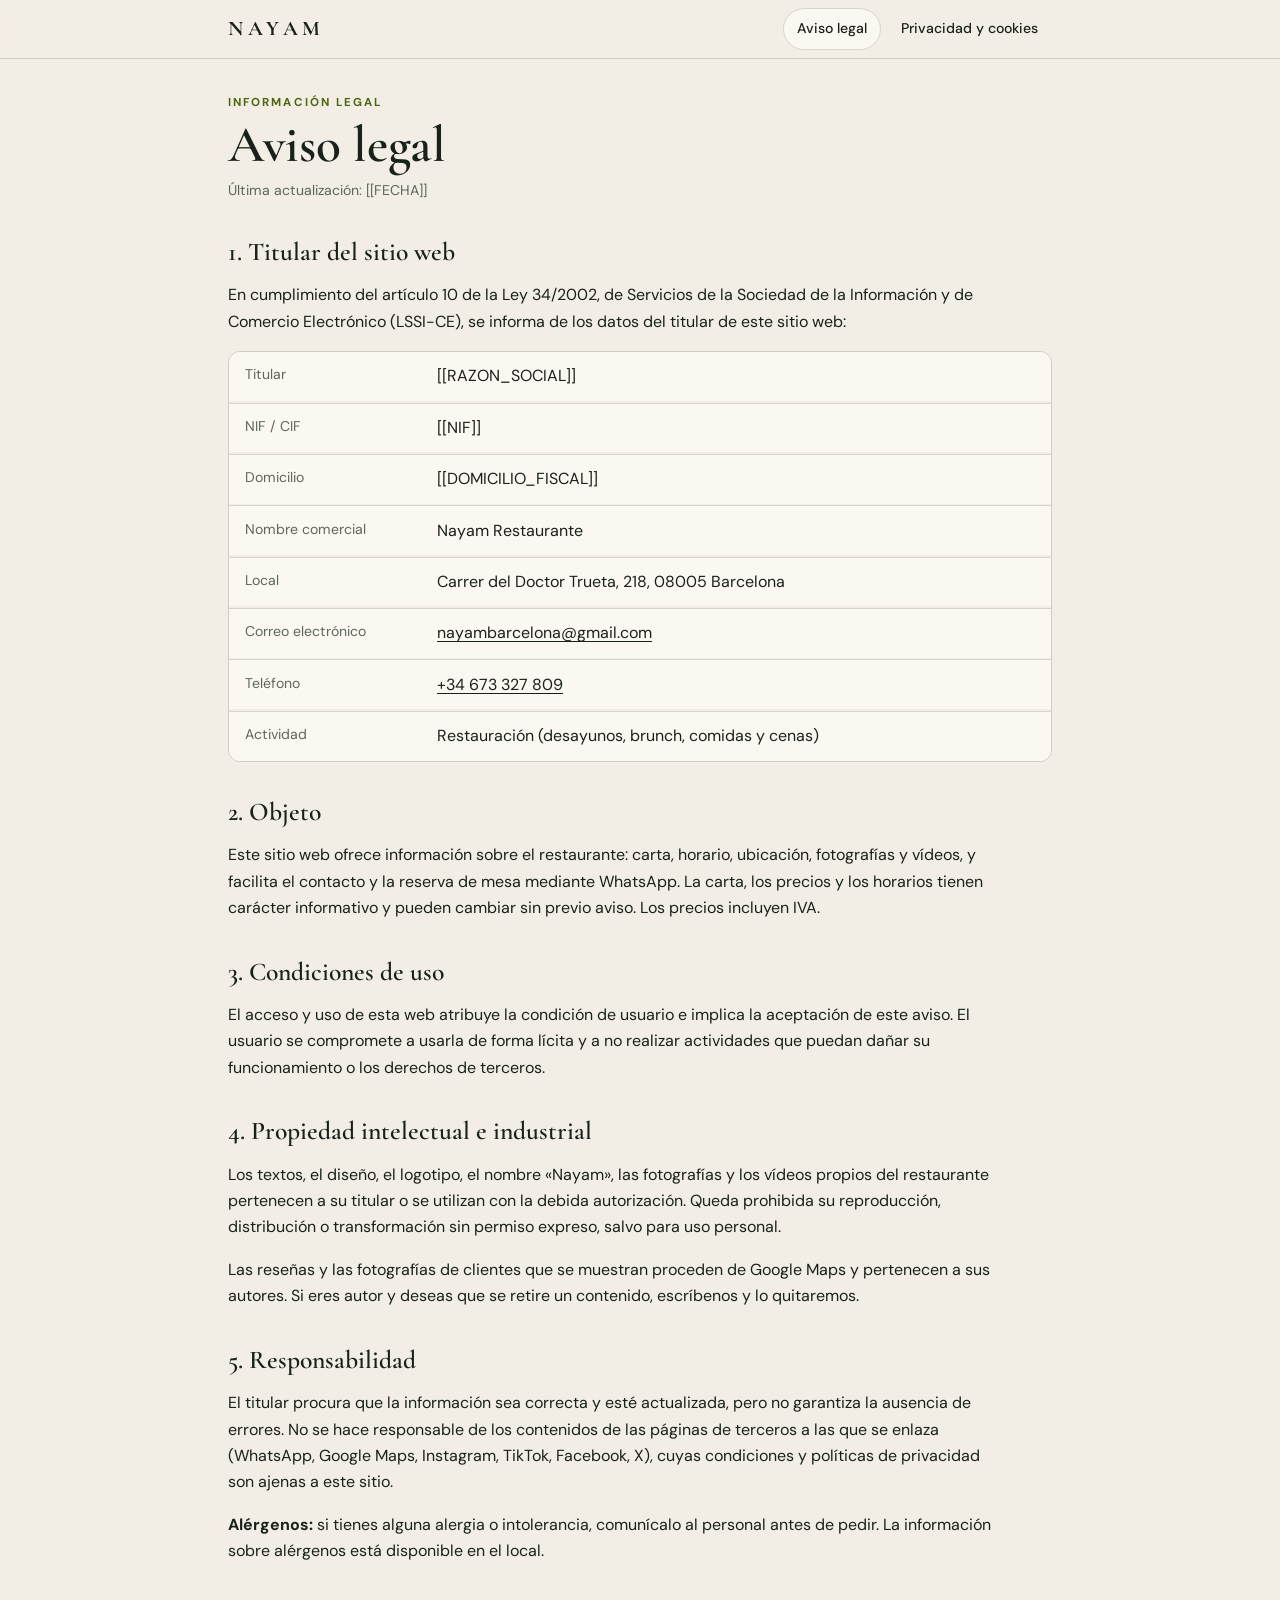
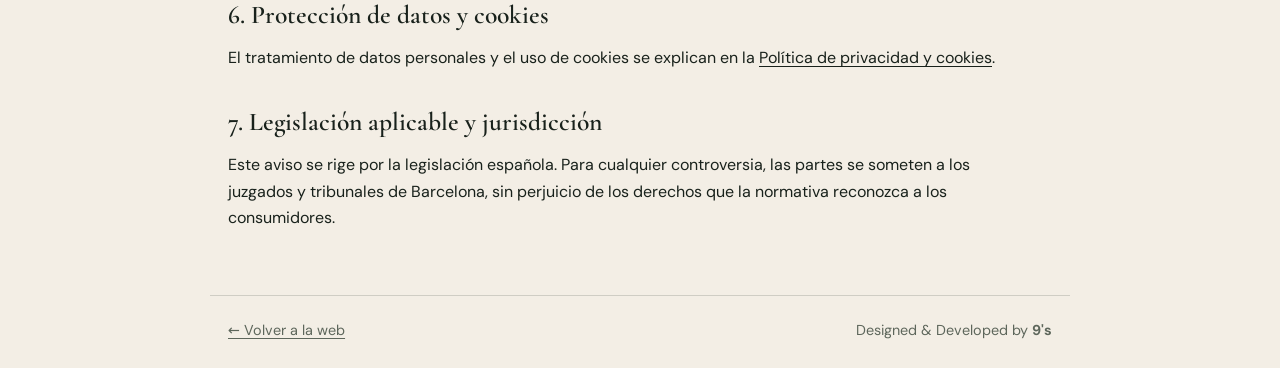
==== aviso-legal/index.html @ a429c0d4 "RGPD: aviso legal, política de privacidad y cookies, y enlaces en los pies (pendiente de rellenar da" ====
<!doctype html>
<html lang="es">
<head>
<meta charset="utf-8">
<meta name="viewport" content="width=device-width, initial-scale=1, viewport-fit=cover">
<title>Aviso legal · Nayam Restaurante</title>
<meta name="description" content="Aviso legal de Nayam Restaurante, Poblenou, Barcelona.">
<meta name="theme-color" content="#0e1410">
<meta http-equiv="Content-Security-Policy" content="default-src 'none'; script-src 'self' https://gc.zgo.at; style-src 'self'; font-src 'self'; img-src 'self' https://9-s.goatcounter.com; connect-src https://9-s.goatcounter.com; form-action 'none'; base-uri 'none'; object-src 'none'">
<meta name="referrer" content="strict-origin-when-cross-origin">
<link rel="icon" href="../assets/favicon.svg" type="image/svg+xml">
<link rel="stylesheet" href="../css/fonts.css">
<link rel="stylesheet" href="../css/legal.css">
</head>
<body>
<header class="top"><div class="wrap">
  <a class="brand" href="../">NAYAM</a>
  <nav aria-label="Legal"><a href="../aviso-legal/" aria-current="page">Aviso legal</a><a href="../privacidad/">Privacidad y cookies</a></nav>
</div></header>
<main class="wrap doc">
<p class="eyebrow">Información legal</p>
<h1>Aviso legal</h1>
<p class="upd">Última actualización: [[FECHA]]</p>

<h2>1. Titular del sitio web</h2>
<p>En cumplimiento del artículo 10 de la Ley 34/2002, de Servicios de la Sociedad de la Información y de Comercio Electrónico (LSSI-CE), se informa de los datos del titular de este sitio web:</p>
<dl class="facts">
<div><dt>Titular</dt><dd>[[RAZON_SOCIAL]]</dd></div>
<div><dt>NIF / CIF</dt><dd>[[NIF]]</dd></div>
<div><dt>Domicilio</dt><dd>[[DOMICILIO_FISCAL]]</dd></div>
<div><dt>Nombre comercial</dt><dd>Nayam Restaurante</dd></div>
<div><dt>Local</dt><dd>Carrer del Doctor Trueta, 218, 08005 Barcelona</dd></div>
<div><dt>Correo electrónico</dt><dd><a href="mailto:nayambarcelona@gmail.com">nayambarcelona@gmail.com</a></dd></div>
<div><dt>Teléfono</dt><dd><a href="tel:+34673327809">+34 673 327 809</a></dd></div>
<div><dt>Actividad</dt><dd>Restauración (desayunos, brunch, comidas y cenas)</dd></div>
</dl>

<h2>2. Objeto</h2>
<p>Este sitio web ofrece información sobre el restaurante: carta, horario, ubicación, fotografías y vídeos, y facilita el contacto y la reserva de mesa mediante WhatsApp. La carta, los precios y los horarios tienen carácter informativo y pueden cambiar sin previo aviso. Los precios incluyen IVA.</p>

<h2>3. Condiciones de uso</h2>
<p>El acceso y uso de esta web atribuye la condición de usuario e implica la aceptación de este aviso. El usuario se compromete a usarla de forma lícita y a no realizar actividades que puedan dañar su funcionamiento o los derechos de terceros.</p>

<h2>4. Propiedad intelectual e industrial</h2>
<p>Los textos, el diseño, el logotipo, el nombre «Nayam», las fotografías y los vídeos propios del restaurante pertenecen a su titular o se utilizan con la debida autorización. Queda prohibida su reproducción, distribución o transformación sin permiso expreso, salvo para uso personal.</p>
<p>Las reseñas y las fotografías de clientes que se muestran proceden de Google Maps y pertenecen a sus autores. Si eres autor y deseas que se retire un contenido, escríbenos y lo quitaremos.</p>

<h2>5. Responsabilidad</h2>
<p>El titular procura que la información sea correcta y esté actualizada, pero no garantiza la ausencia de errores. No se hace responsable de los contenidos de las páginas de terceros a las que se enlaza (WhatsApp, Google Maps, Instagram, TikTok, Facebook, X), cuyas condiciones y políticas de privacidad son ajenas a este sitio.</p>
<p><b>Alérgenos:</b> si tienes alguna alergia o intolerancia, comunícalo al personal antes de pedir. La información sobre alérgenos está disponible en el local.</p>

<h2>6. Protección de datos y cookies</h2>
<p>El tratamiento de datos personales y el uso de cookies se explican en la <a href="../privacidad/">Política de privacidad y cookies</a>.</p>

<h2>7. Legislación aplicable y jurisdicción</h2>
<p>Este aviso se rige por la legislación española. Para cualquier controversia, las partes se someten a los juzgados y tribunales de Barcelona, sin perjuicio de los derechos que la normativa reconozca a los consumidores.</p>

</main>
<footer class="wrap lfoot"><a href="../">&larr; Volver a la web</a><span>Designed &amp; Developed by <b>9's</b></span></footer>
<script data-goatcounter="https://9-s.goatcounter.com/count" async src="https://gc.zgo.at/count.js"></script>
</body>
</html>
---- css/fonts.css ----
/* Fuentes alojadas en el propio sitio (sin llamadas a Google, mejor para RGPD). Licencia OFL. */
/* latin-ext */
@font-face {
  font-family: 'Cormorant Garamond';
  font-style: normal;
  font-weight: 500;
  font-display: swap;
  src: url(../assets/fonts/cormorant-garamond-500-latin-ext.woff2) format('woff2');
  unicode-range: U+0100-02BA, U+02BD-02C5, U+02C7-02CC, U+02CE-02D7, U+02DD-02FF, U+0304, U+0308, U+0329, U+1D00-1DBF, U+1E00-1E9F, U+1EF2-1EFF, U+2020, U+20A0-20AB, U+20AD-20C4, U+2113, U+2C60-2C7F, U+A720-A7FF;
}
/* latin */
@font-face {
  font-family: 'Cormorant Garamond';
  font-style: normal;
  font-weight: 500;
  font-display: swap;
  src: url(../assets/fonts/cormorant-garamond-500-latin.woff2) format('woff2');
  unicode-range: U+0000-00FF, U+0131, U+0152-0153, U+02BB-02BC, U+02C6, U+02DA, U+02DC, U+0304, U+0308, U+0329, U+2000-206F, U+20AC, U+2122, U+2191, U+2193, U+2212, U+2215, U+FEFF, U+FFFD;
}
/* latin-ext */
@font-face {
  font-family: 'Cormorant Garamond';
  font-style: normal;
  font-weight: 600;
  font-display: swap;
  src: url(../assets/fonts/cormorant-garamond-500-latin-ext.woff2) format('woff2');
  unicode-range: U+0100-02BA, U+02BD-02C5, U+02C7-02CC, U+02CE-02D7, U+02DD-02FF, U+0304, U+0308, U+0329, U+1D00-1DBF, U+1E00-1E9F, U+1EF2-1EFF, U+2020, U+20A0-20AB, U+20AD-20C4, U+2113, U+2C60-2C7F, U+A720-A7FF;
}
/* latin */
@font-face {
  font-family: 'Cormorant Garamond';
  font-style: normal;
  font-weight: 600;
  font-display: swap;
  src: url(../assets/fonts/cormorant-garamond-500-latin.woff2) format('woff2');
  unicode-range: U+0000-00FF, U+0131, U+0152-0153, U+02BB-02BC, U+02C6, U+02DA, U+02DC, U+0304, U+0308, U+0329, U+2000-206F, U+20AC, U+2122, U+2191, U+2193, U+2212, U+2215, U+FEFF, U+FFFD;
}
/* latin-ext */
@font-face {
  font-family: 'Cormorant Garamond';
  font-style: normal;
  font-weight: 700;
  font-display: swap;
  src: url(../assets/fonts/cormorant-garamond-500-latin-ext.woff2) format('woff2');
  unicode-range: U+0100-02BA, U+02BD-02C5, U+02C7-02CC, U+02CE-02D7, U+02DD-02FF, U+0304, U+0308, U+0329, U+1D00-1DBF, U+1E00-1E9F, U+1EF2-1EFF, U+2020, U+20A0-20AB, U+20AD-20C4, U+2113, U+2C60-2C7F, U+A720-A7FF;
}
/* latin */
@font-face {
  font-family: 'Cormorant Garamond';
  font-style: normal;
  font-weight: 700;
  font-display: swap;
  src: url(../assets/fonts/cormorant-garamond-500-latin.woff2) format('woff2');
  unicode-range: U+0000-00FF, U+0131, U+0152-0153, U+02BB-02BC, U+02C6, U+02DA, U+02DC, U+0304, U+0308, U+0329, U+2000-206F, U+20AC, U+2122, U+2191, U+2193, U+2212, U+2215, U+FEFF, U+FFFD;
}
/* latin-ext */
@font-face {
  font-family: 'DM Sans';
  font-style: normal;
  font-weight: 400;
  font-display: swap;
  src: url(../assets/fonts/dm-sans-400-latin-ext.woff2) format('woff2');
  unicode-range: U+0100-02BA, U+02BD-02C5, U+02C7-02CC, U+02CE-02D7, U+02DD-02FF, U+0304, U+0308, U+0329, U+1D00-1DBF, U+1E00-1E9F, U+1EF2-1EFF, U+2020, U+20A0-20AB, U+20AD-20C4, U+2113, U+2C60-2C7F, U+A720-A7FF;
}
/* latin */
@font-face {
  font-family: 'DM Sans';
  font-style: normal;
  font-weight: 400;
  font-display: swap;
  src: url(../assets/fonts/dm-sans-400-latin.woff2) format('woff2');
  unicode-range: U+0000-00FF, U+0131, U+0152-0153, U+02BB-02BC, U+02C6, U+02DA, U+02DC, U+0304, U+0308, U+0329, U+2000-206F, U+20AC, U+2122, U+2191, U+2193, U+2212, U+2215, U+FEFF, U+FFFD;
}
/* latin-ext */
@font-face {
  font-family: 'DM Sans';
  font-style: normal;
  font-weight: 500;
  font-display: swap;
  src: url(../assets/fonts/dm-sans-400-latin-ext.woff2) format('woff2');
  unicode-range: U+0100-02BA, U+02BD-02C5, U+02C7-02CC, U+02CE-02D7, U+02DD-02FF, U+0304, U+0308, U+0329, U+1D00-1DBF, U+1E00-1E9F, U+1EF2-1EFF, U+2020, U+20A0-20AB, U+20AD-20C4, U+2113, U+2C60-2C7F, U+A720-A7FF;
}
/* latin */
@font-face {
  font-family: 'DM Sans';
  font-style: normal;
  font-weight: 500;
  font-display: swap;
  src: url(../assets/fonts/dm-sans-400-latin.woff2) format('woff2');
  unicode-range: U+0000-00FF, U+0131, U+0152-0153, U+02BB-02BC, U+02C6, U+02DA, U+02DC, U+0304, U+0308, U+0329, U+2000-206F, U+20AC, U+2122, U+2191, U+2193, U+2212, U+2215, U+FEFF, U+FFFD;
}
/* latin-ext */
@font-face {
  font-family: 'DM Sans';
  font-style: normal;
  font-weight: 700;
  font-display: swap;
  src: url(../assets/fonts/dm-sans-400-latin-ext.woff2) format('woff2');
  unicode-range: U+0100-02BA, U+02BD-02C5, U+02C7-02CC, U+02CE-02D7, U+02DD-02FF, U+0304, U+0308, U+0329, U+1D00-1DBF, U+1E00-1E9F, U+1EF2-1EFF, U+2020, U+20A0-20AB, U+20AD-20C4, U+2113, U+2C60-2C7F, U+A720-A7FF;
}
/* latin */
@font-face {
  font-family: 'DM Sans';
  font-style: normal;
  font-weight: 700;
  font-display: swap;
  src: url(../assets/fonts/dm-sans-400-latin.woff2) format('woff2');
  unicode-range: U+0000-00FF, U+0131, U+0152-0153, U+02BB-02BC, U+02C6, U+02DA, U+02DC, U+0304, U+0308, U+0329, U+2000-206F, U+20AC, U+2122, U+2191, U+2193, U+2212, U+2215, U+FEFF, U+FFFD;
}
/* latin-ext */
@font-face {
  font-family: 'Yellowtail';
  font-style: normal;
  font-weight: 400;
  font-display: swap;
  src: url(../assets/fonts/yellowtail-400-latin-ext.woff2) format('woff2');
  unicode-range: U+0100-02BA, U+02BD-02C5, U+02C7-02CC, U+02CE-02D7, U+02DD-02FF, U+0304, U+0308, U+0329, U+1D00-1DBF, U+1E00-1E9F, U+1EF2-1EFF, U+2020, U+20A0-20AB, U+20AD-20C4, U+2113, U+2C60-2C7F, U+A720-A7FF;
}
/* latin */
@font-face {
  font-family: 'Yellowtail';
  font-style: normal;
  font-weight: 400;
  font-display: swap;
  src: url(../assets/fonts/yellowtail-400-latin.woff2) format('woff2');
  unicode-range: U+0000-00FF, U+0131, U+0152-0153, U+02BB-02BC, U+02C6, U+02DA, U+02DC, U+0304, U+0308, U+0329, U+2000-206F, U+20AC, U+2122, U+2191, U+2193, U+2212, U+2215, U+FEFF, U+FFFD;
}
---- css/legal.css ----
/* Páginas legales: aviso legal y política de privacidad. Texto legible, mismo estilo oscuro de la web. */
:root{--bg:#0e1410;--surface:#161f19;--fg:#f1eadc;--muted:#b4bdaf;--line:rgba(241,234,220,.16);--accent:#d6f23c;--accent-ink:#141b08;
  --f-display:"Cormorant Garamond","Goudy Old Style",Georgia,serif;--f-body:"DM Sans",system-ui,-apple-system,"Segoe UI",sans-serif;color-scheme:dark}
@media(prefers-color-scheme:light){:root:not([data-theme="dark"]){--bg:#f3eee5;--surface:#fbf8f2;--fg:#18211b;--muted:#5d665b;--line:rgba(24,33,27,.16);color-scheme:light}}
*{box-sizing:border-box}
body{margin:0;background:var(--bg);color:var(--fg);font:400 16px/1.65 var(--f-body);-webkit-font-smoothing:antialiased}
a{color:inherit;text-underline-offset:3px}
:focus-visible{outline:2px solid var(--accent);outline-offset:3px;border-radius:6px}
.wrap{max-width:860px;margin-inline:auto;padding-left:max(18px,env(safe-area-inset-left,0px));padding-right:max(18px,env(safe-area-inset-right,0px))}
.top{position:sticky;top:0;z-index:5;background:color-mix(in srgb,var(--bg) 92%,transparent);-webkit-backdrop-filter:blur(10px);backdrop-filter:blur(10px);border-bottom:1px solid var(--line);padding-top:env(safe-area-inset-top,0px)}
.top .wrap{display:flex;align-items:center;justify-content:space-between;gap:1rem;min-height:58px;flex-wrap:wrap}
.brand{font:700 1.3rem/1 var(--f-display);letter-spacing:.22em;text-decoration:none}
.top nav{display:flex;gap:.4rem;flex-wrap:wrap}
.top nav a{font-size:.88rem;font-weight:500;text-decoration:none;padding:.5rem .8rem;border-radius:99px;border:1px solid transparent}
.top nav a[aria-current="page"]{border-color:var(--line);background:var(--surface)}
.doc{padding-block:2.4rem 3rem}
.eyebrow{margin:0;font:700 .72rem/1 var(--f-body);letter-spacing:.18em;text-transform:uppercase;color:var(--accent)}
@media(prefers-color-scheme:light){.eyebrow{color:#4d6410}}
h1{font:600 clamp(2.2rem,7vw,3.2rem)/1.05 var(--f-display);margin:.6rem 0 .4rem;text-wrap:balance}
h2{font:600 1.6rem/1.15 var(--f-display);margin:2.2rem 0 .6rem}
p,li{max-width:70ch}
.upd{color:var(--muted);font-size:.88rem;margin:0 0 1.4rem}
.lead{font-size:1.08rem}
ul{padding-left:1.2rem}li{margin:.3rem 0}
code{font-family:ui-monospace,Menlo,monospace;font-size:.88em;background:var(--surface);border:1px solid var(--line);padding:.05rem .35rem;border-radius:5px}
.resume{background:var(--surface);border:1px solid var(--line);border-left:3px solid var(--accent);border-radius:12px;padding:1rem 1.2rem;margin:1.2rem 0}
.resume ul{margin:.5rem 0 0}
.facts{margin:1rem 0;display:grid;gap:.1rem;border:1px solid var(--line);border-radius:12px;overflow:hidden}
.facts div{display:grid;grid-template-columns:11rem 1fr;gap:1rem;padding:.7rem 1rem;background:var(--surface)}
.facts div+div{border-top:1px solid var(--line)}
.facts dt{color:var(--muted);font-size:.88rem}.facts dd{margin:0;overflow-wrap:anywhere}
.tbl{width:100%;border-collapse:collapse;font-size:.92rem;margin:1rem 0}
.tbl th{text-align:left;font-size:.74rem;letter-spacing:.08em;text-transform:uppercase;color:var(--muted);padding:.6rem;border-bottom:1.5px solid var(--fg)}
.tbl td{padding:.8rem .6rem;border-bottom:1px solid var(--line);vertical-align:top}
.lfoot{display:flex;justify-content:space-between;flex-wrap:wrap;gap:.6rem 1.5rem;padding-block:1.4rem calc(1.6rem + env(safe-area-inset-bottom,0px));border-top:1px solid var(--line);color:var(--muted);font-size:.9rem}
@media(max-width:700px){
  .facts div{grid-template-columns:1fr;gap:.1rem}
  .tbl thead{display:none}
  .tbl,.tbl tbody,.tbl tr,.tbl td{display:block;width:100%}
  .tbl tr{border:1px solid var(--line);border-radius:12px;background:var(--surface);margin:0 0 .8rem;padding:.4rem .2rem}
  .tbl td{border:0;padding:.35rem .8rem}
  .tbl td::before{content:attr(data-l);display:block;font-size:.7rem;letter-spacing:.1em;text-transform:uppercase;color:var(--muted)}
}
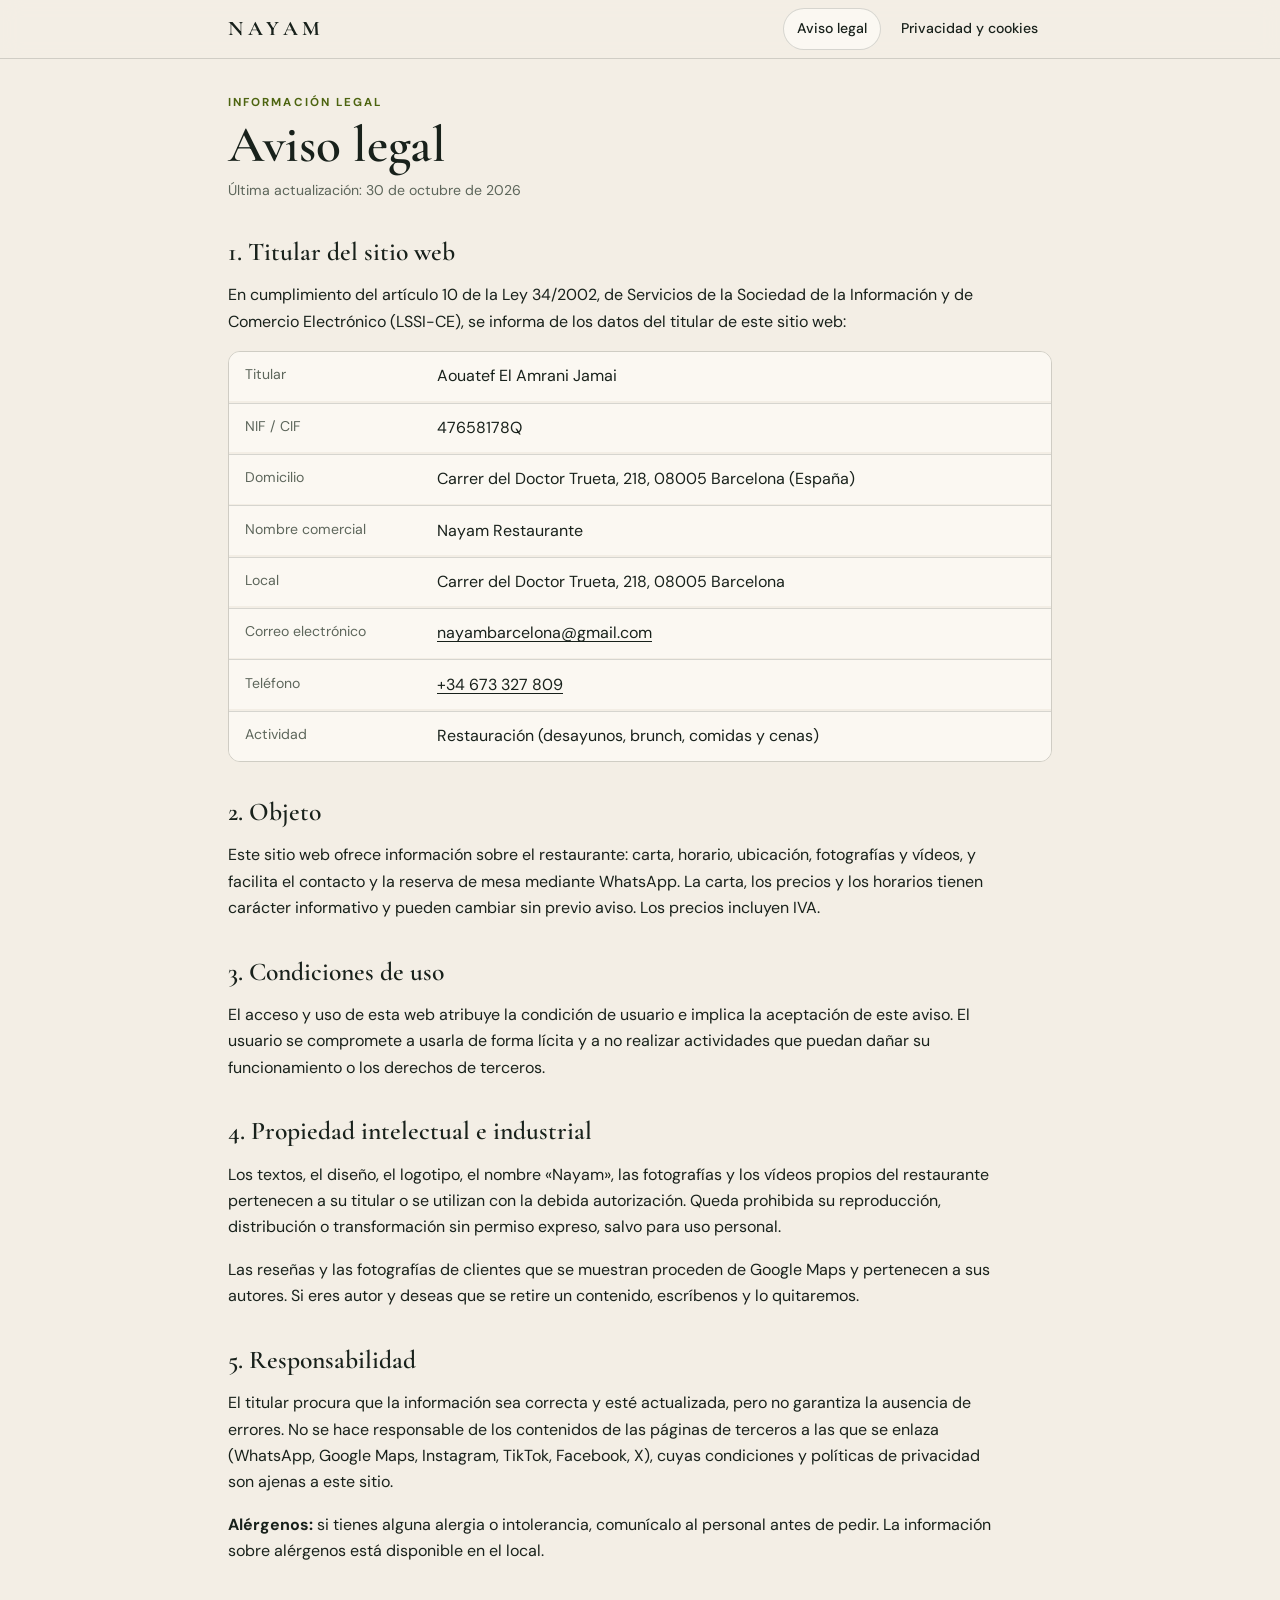
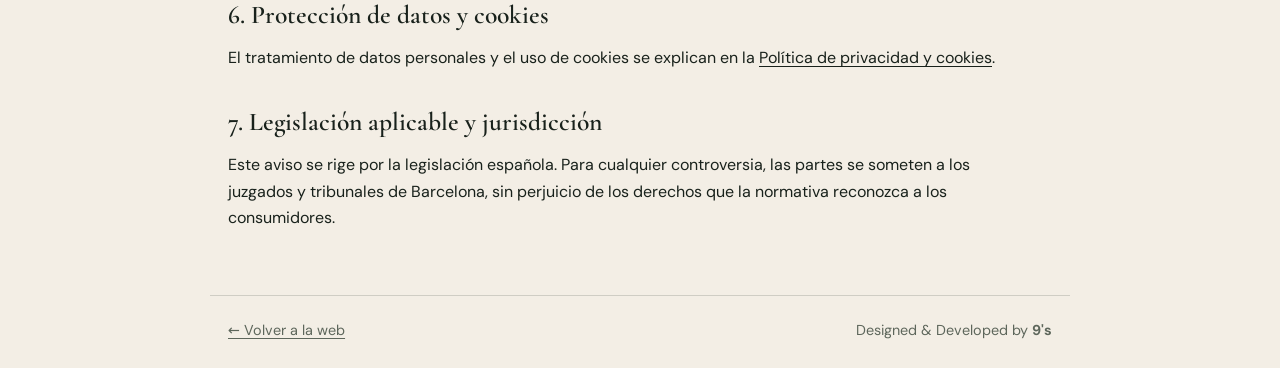
==== commit 94c997da: "RGPD: aviso legal y política de privacidad con los datos del titular, enlaces en los pies y sitemap " ====
--- a/aviso-legal/index.html
+++ b/aviso-legal/index.html
@@ -6,7 +6,7 @@
 <title>Aviso legal · Nayam Restaurante</title>
 <meta name="description" content="Aviso legal de Nayam Restaurante, Poblenou, Barcelona.">
 <meta name="theme-color" content="#0e1410">
-<meta http-equiv="Content-Security-Policy" content="default-src 'none'; script-src 'self' https://gc.zgo.at; style-src 'self'; font-src 'self'; img-src 'self' https://9-s.goatcounter.com; connect-src https://9-s.goatcounter.com; form-action 'none'; base-uri 'none'; object-src 'none'">
+<meta http-equiv="Content-Security-Policy" content="default-src 'none'; script-src 'self' https://gc.zgo.at; style-src 'self'; font-src 'self'; img-src 'self' https://9-s.goatcounter.com; connect-src 'self' https://9-s.goatcounter.com; form-action 'none'; base-uri 'none'; object-src 'none'">
 <meta name="referrer" content="strict-origin-when-cross-origin">
 <link rel="icon" href="../assets/favicon.svg" type="image/svg+xml">
 <link rel="stylesheet" href="../css/fonts.css">
@@ -20,14 +20,14 @@
 <main class="wrap doc">
 <p class="eyebrow">Información legal</p>
 <h1>Aviso legal</h1>
-<p class="upd">Última actualización: [[FECHA]]</p>
+<p class="upd">Última actualización: 30 de octubre de 2026</p>
 
 <h2>1. Titular del sitio web</h2>
 <p>En cumplimiento del artículo 10 de la Ley 34/2002, de Servicios de la Sociedad de la Información y de Comercio Electrónico (LSSI-CE), se informa de los datos del titular de este sitio web:</p>
 <dl class="facts">
-<div><dt>Titular</dt><dd>[[RAZON_SOCIAL]]</dd></div>
-<div><dt>NIF / CIF</dt><dd>[[NIF]]</dd></div>
-<div><dt>Domicilio</dt><dd>[[DOMICILIO_FISCAL]]</dd></div>
+<div><dt>Titular</dt><dd>Aouatef El Amrani Jamai</dd></div>
+<div><dt>NIF / CIF</dt><dd>47658178Q</dd></div>
+<div><dt>Domicilio</dt><dd>Carrer del Doctor Trueta, 218, 08005 Barcelona (España)</dd></div>
 <div><dt>Nombre comercial</dt><dd>Nayam Restaurante</dd></div>
 <div><dt>Local</dt><dd>Carrer del Doctor Trueta, 218, 08005 Barcelona</dd></div>
 <div><dt>Correo electrónico</dt><dd><a href="mailto:nayambarcelona@gmail.com">nayambarcelona@gmail.com</a></dd></div>
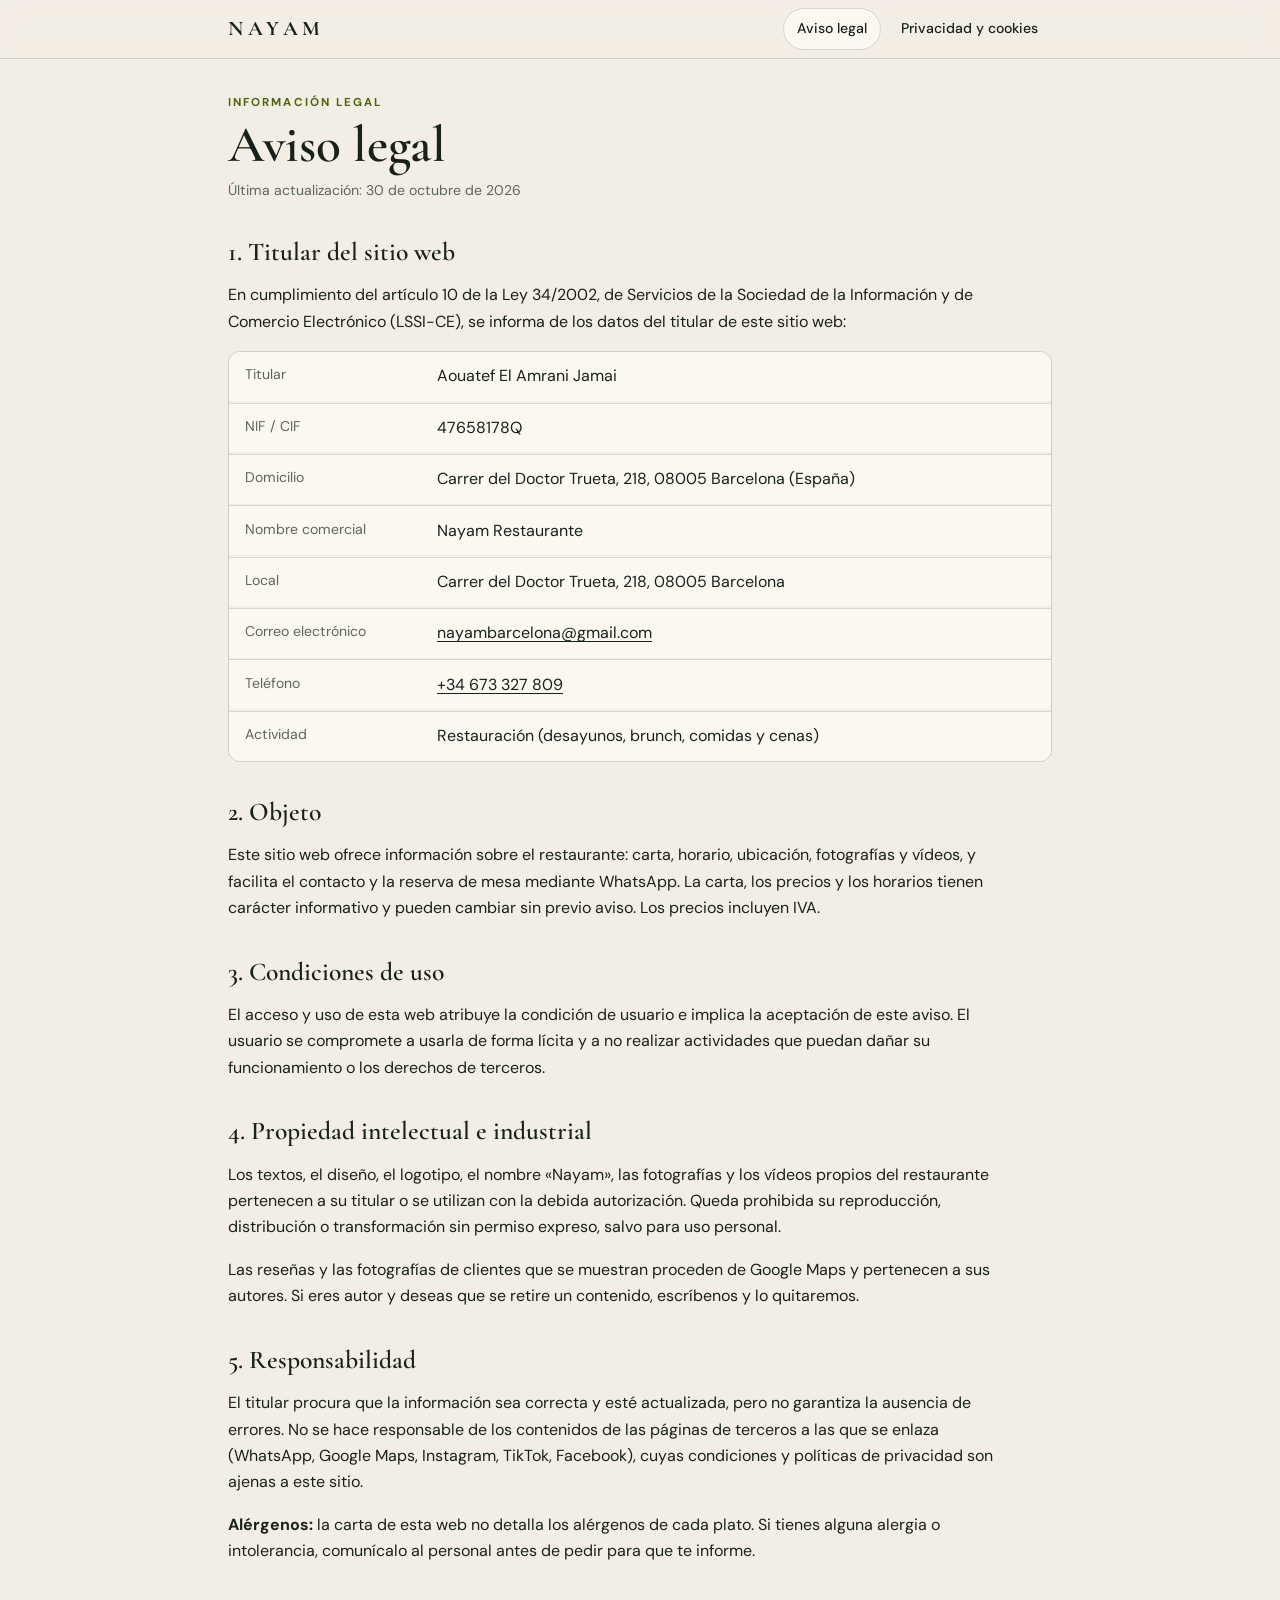
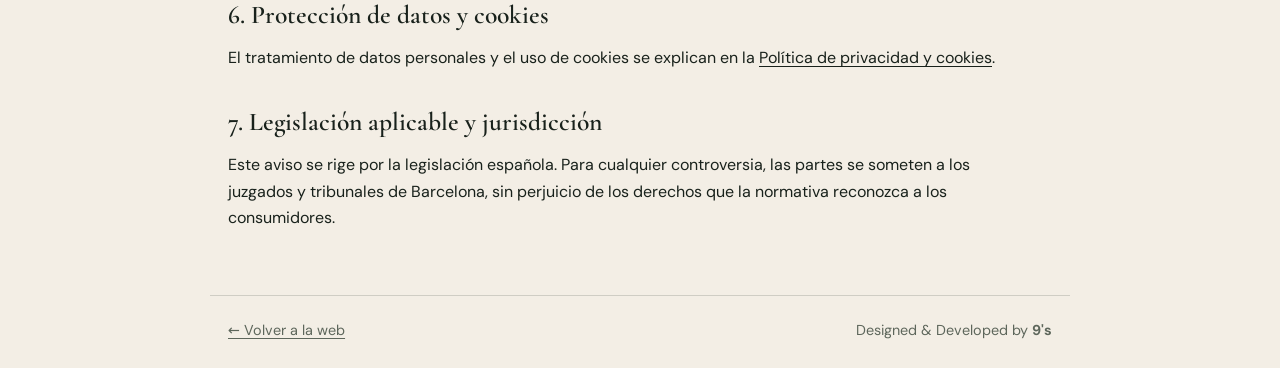
==== commit 3ed86e64: "Revisión final: enlace de cookies descriptivo, rendimiento móvil, datos estructurados, 404, ancla de" ====
--- a/aviso-legal/index.html
+++ b/aviso-legal/index.html
@@ -46,8 +46,8 @@
 <p>Las reseñas y las fotografías de clientes que se muestran proceden de Google Maps y pertenecen a sus autores. Si eres autor y deseas que se retire un contenido, escríbenos y lo quitaremos.</p>
 
 <h2>5. Responsabilidad</h2>
-<p>El titular procura que la información sea correcta y esté actualizada, pero no garantiza la ausencia de errores. No se hace responsable de los contenidos de las páginas de terceros a las que se enlaza (WhatsApp, Google Maps, Instagram, TikTok, Facebook, X), cuyas condiciones y políticas de privacidad son ajenas a este sitio.</p>
-<p><b>Alérgenos:</b> si tienes alguna alergia o intolerancia, comunícalo al personal antes de pedir. La información sobre alérgenos está disponible en el local.</p>
+<p>El titular procura que la información sea correcta y esté actualizada, pero no garantiza la ausencia de errores. No se hace responsable de los contenidos de las páginas de terceros a las que se enlaza (WhatsApp, Google Maps, Instagram, TikTok, Facebook), cuyas condiciones y políticas de privacidad son ajenas a este sitio.</p>
+<p><b>Alérgenos:</b> la carta de esta web no detalla los alérgenos de cada plato. Si tienes alguna alergia o intolerancia, comunícalo al personal antes de pedir para que te informe.</p>
 
 <h2>6. Protección de datos y cookies</h2>
 <p>El tratamiento de datos personales y el uso de cookies se explican en la <a href="../privacidad/">Política de privacidad y cookies</a>.</p>
@@ -57,6 +57,7 @@
 
 </main>
 <footer class="wrap lfoot"><a href="../">&larr; Volver a la web</a><span>Designed &amp; Developed by <b>9's</b></span></footer>
+<script src="../js/cookies.js" data-policy="../privacidad/#cookies" defer></script>
 <script data-goatcounter="https://9-s.goatcounter.com/count" async src="https://gc.zgo.at/count.js"></script>
 </body>
 </html>
--- a/css/legal.css
+++ b/css/legal.css
@@ -41,3 +41,8 @@
   .tbl td{border:0;padding:.35rem .8rem}
   .tbl td::before{content:attr(data-l);display:block;font-size:.7rem;letter-spacing:.1em;text-transform:uppercase;color:var(--muted)}
 }
+
+.nf{min-height:60vh}
+.nfb{display:flex;flex-wrap:wrap;gap:.7rem;margin-top:1.4rem}
+.nfbtn{display:inline-flex;align-items:center;min-height:46px;padding:.8rem 1.4rem;border-radius:99px;background:var(--accent);color:var(--accent-ink);font-weight:700;text-decoration:none}
+.nfbtn.ghost{background:transparent;color:var(--fg);border:1.5px solid var(--line)}
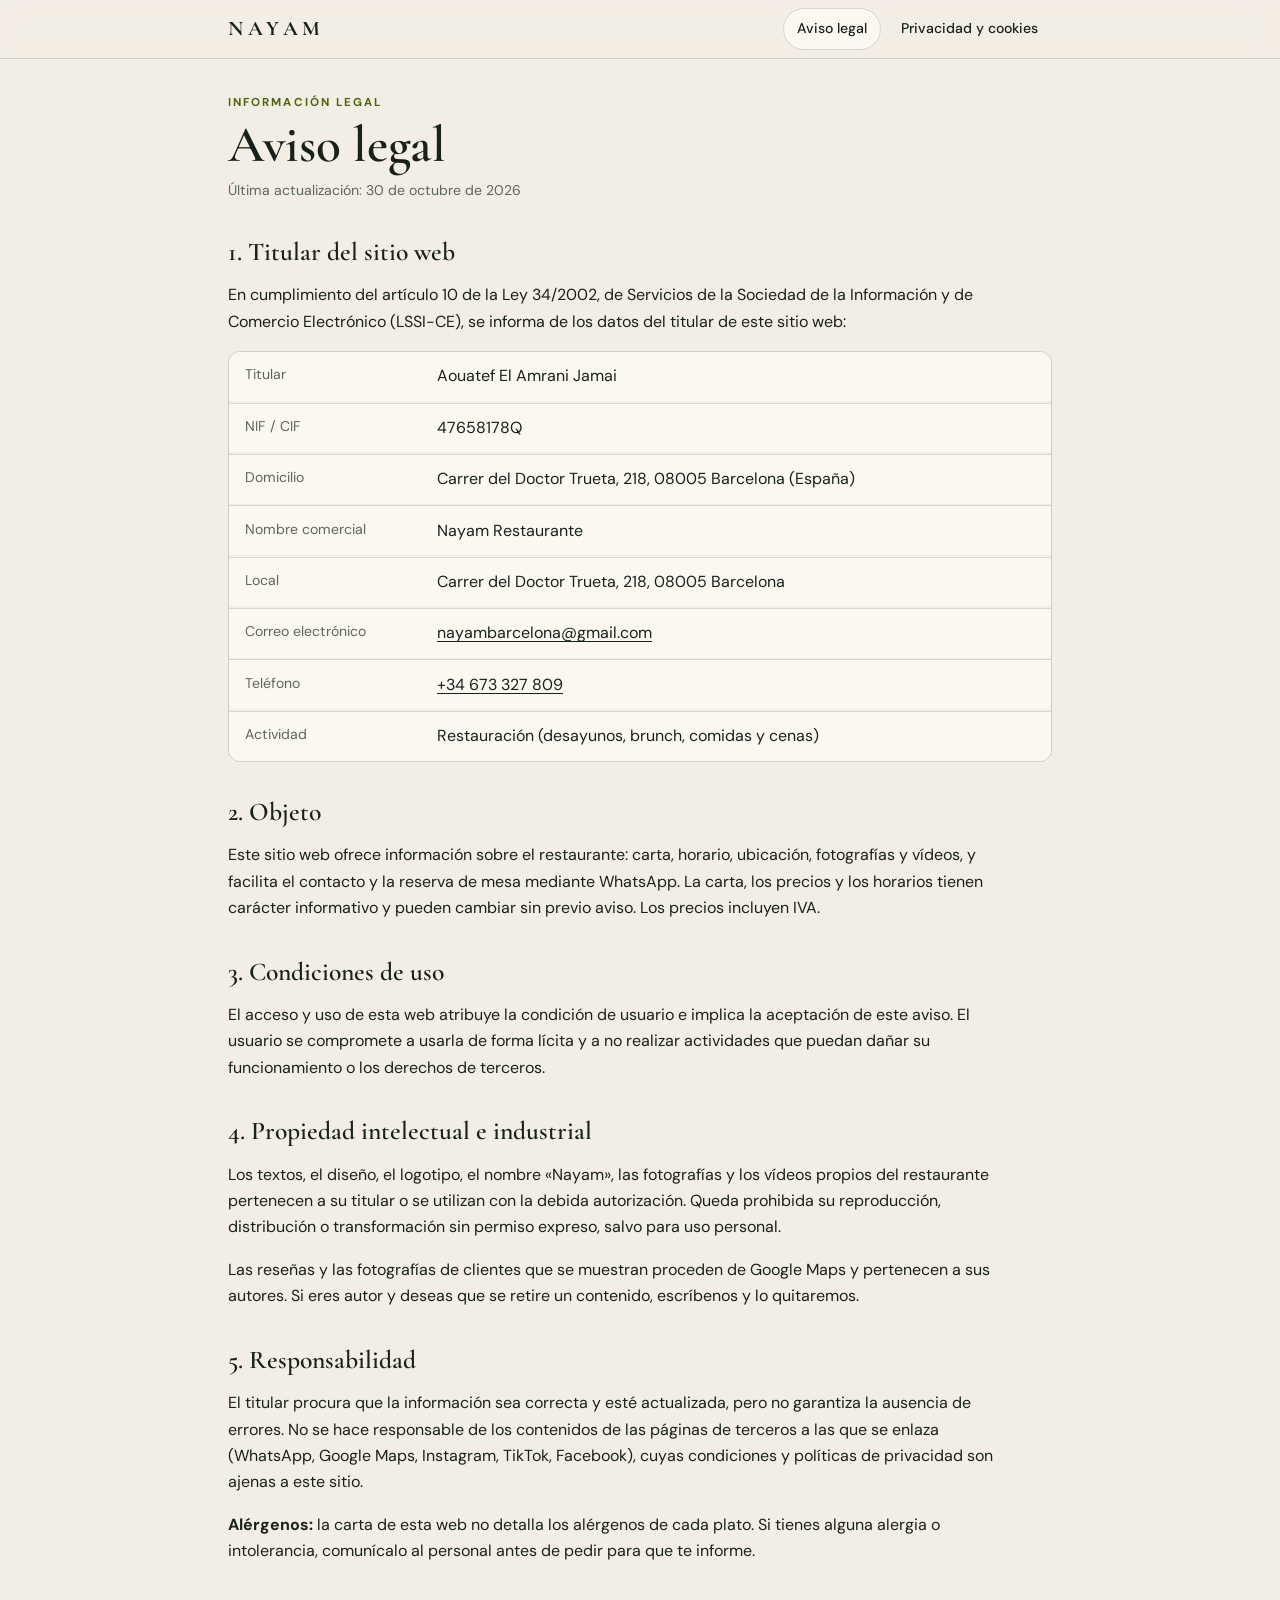
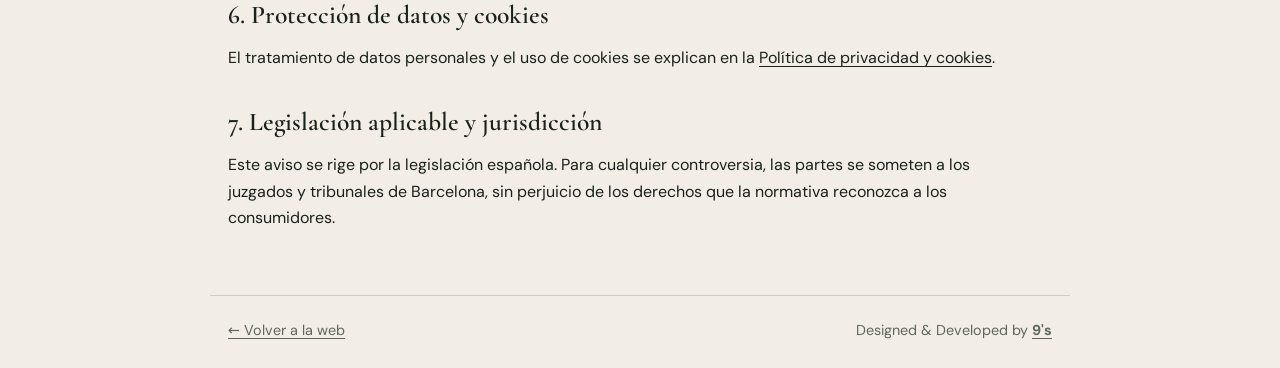
==== commit dbe94076: "Add files via upload" ====
--- a/aviso-legal/index.html
+++ b/aviso-legal/index.html
@@ -56,7 +56,7 @@
 <p>Este aviso se rige por la legislación española. Para cualquier controversia, las partes se someten a los juzgados y tribunales de Barcelona, sin perjuicio de los derechos que la normativa reconozca a los consumidores.</p>
 
 </main>
-<footer class="wrap lfoot"><a href="../">&larr; Volver a la web</a><span>Designed &amp; Developed by <b>9's</b></span></footer>
+<footer class="wrap lfoot"><a href="../">&larr; Volver a la web</a><span>Designed &amp; Developed by <a href="https://webbuild.daylli9s.site" target="_blank" rel="noopener noreferrer"><b>9's</b></a></span></footer>
 <script src="../js/cookies.js" data-policy="../privacidad/#cookies" defer></script>
 <script data-goatcounter="https://9-s.goatcounter.com/count" async src="https://gc.zgo.at/count.js"></script>
 </body>
